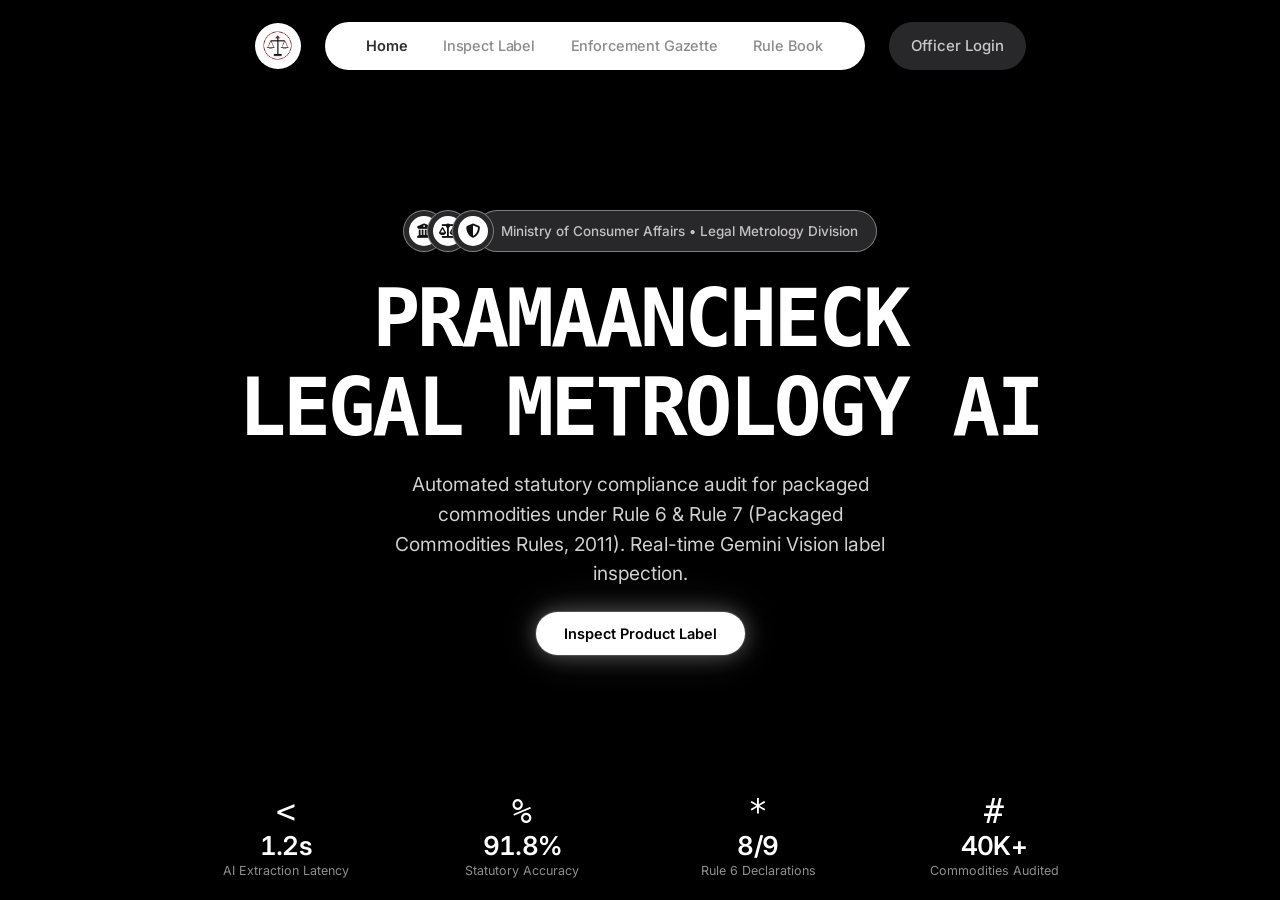
==== index.html @ b1e61554 "Initial commit: PramaanCheck Legal Metrology AI Platform" ====
<!DOCTYPE html>
<html lang="en">
<head>
  <meta charset="UTF-8" />
  <meta name="viewport" content="width=device-width, initial-scale=1.0" />
  <title>PramaanCheck — Legal Metrology Compliance Intelligence Portal</title>

  <!-- Fonts -->
  <link rel="preconnect" href="https://fonts.googleapis.com" />
  <link rel="preconnect" href="https://fonts.gstatic.com" crossorigin />
  <link
    href="https://fonts.googleapis.com/css2?family=Inter:wght@400;500;600;700&display=swap"
    rel="stylesheet"
  />

  <!-- Retro Dot-Matrix Display Font -->
  <link
    href="https://db.onlinewebfonts.com/c/8cb707a9b8a73f8a7403336b861c3074?family=BubbledotICG-FinePos"
    rel="stylesheet"
  />

  <!-- Font Awesome 6.5.2 Brand & Solid Icons -->
  <link
    rel="stylesheet"
    href="https://cdnjs.cloudflare.com/ajax/libs/font-awesome/6.5.2/css/all.min.css"
    integrity="sha512-SnH5WK+bZxgPHs44uWIX+LLJAJ9/2PkPKZ5QiAj6Ta86w+fsb2TkcmfRyVX3pBnMFcV7oQPJkl9QevSCWr3W6A=="
    crossorigin="anonymous"
    referrerpolicy="no-referrer"
  />

  <!-- Stylesheet -->
  <link rel="stylesheet" href="/styles.css" />
</head>

<body>
  <!-- Full-viewport Cover Video -->
  <div class="bg">
    <video class="bg-video" autoplay muted loop playsinline>
      <source
        src="https://d8j0ntlcm91z4.cloudfront.net/user_38xzZboKViGWJOttwIXH07lWA1P/hf_20260809_012548_ef22562c-c0ae-4816-ad9d-f8922af4e6a7.mp4"
        type="video/mp4"
      />
    </video>
  </div>

  <main class="page">
    <!-- 1. Header -->
    <header class="header">
      <a href="/" class="logo-btn" aria-label="PramaanCheck Legal Metrology Portal">
        <img
          src="assets/logo.webp"
          alt="PramaanCheck Legal Metrology Seal"
          width="52"
          height="52"
          class="logo-img"
        />
      </a>

      <nav class="nav-pill" aria-label="Main Navigation">
        <a href="/" class="nav-link active">Home</a>
        <a href="/scan" class="nav-link">Inspect Label</a>
        <a href="/dashboard" class="nav-link">Enforcement Gazette</a>
        <a href="#rules-modal" class="nav-link" id="rulesNavBtn">Rule Book</a>
      </nav>

      <a href="/login" class="sign-in-btn">Officer Login</a>

      <!-- Mobile Hamburger Button (<=720px) -->
      <button
        class="burger-btn"
        id="burgerBtn"
        aria-label="Toggle Navigation Menu"
        aria-expanded="false"
        aria-controls="mobileMenu"
      >
        <span class="burger-bar"></span>
        <span class="burger-bar"></span>
        <span class="burger-bar"></span>
      </button>
    </header>

    <!-- 2. Hero -->
    <section class="hero">
      <!-- Trust Row -->
      <div class="trust-row anim" style="--d: 0.05s;">
        <div class="trust-avatar" title="Ministry of Consumer Affairs">
          <div class="trust-avatar-inner">
            <i class="fa-solid fa-building-columns" aria-hidden="true"></i>
          </div>
        </div>
        <div class="trust-avatar" title="Legal Metrology Division">
          <div class="trust-avatar-inner">
            <i class="fa-solid fa-scale-balanced" aria-hidden="true"></i>
          </div>
        </div>
        <div class="trust-avatar" title="Compliance Enforcement">
          <div class="trust-avatar-inner">
            <i class="fa-solid fa-shield-halved" aria-hidden="true"></i>
          </div>
        </div>
        <div class="trust-pill">
          <span class="trust-text">Ministry of Consumer Affairs • Legal Metrology Division</span>
        </div>
      </div>

      <!-- Headline -->
      <h1 class="headline">
        <span>PRAMAANCHECK</span>
        <span>LEGAL METROLOGY AI</span>
      </h1>

      <!-- Subhead -->
      <p class="subhead anim" style="--d: 0.28s;">
        Automated statutory compliance audit for packaged commodities under Rule 6 &amp; Rule 7 (Packaged Commodities Rules, 2011). Real-time Gemini Vision label inspection.
      </p>

      <!-- CTA Button -->
      <a href="/scan" class="cta-btn anim-pulse" style="--d: 0.4s;">Inspect Product Label</a>
    </section>

    <!-- 3. Stats Footer -->
    <footer class="stats-footer">
      <div class="stat-item anim" style="--d: 0.5s;">
        <div class="stat-icon">&lt;</div>
        <div class="stat-value-container">
          <span class="stat-value" data-target="1.2" data-decimals="1" data-suffix="s">0.0</span>
        </div>
        <div class="stat-label">AI Extraction Latency</div>
      </div>

      <div class="stat-item anim" style="--d: 0.58s;">
        <div class="stat-icon">%</div>
        <div class="stat-value-container">
          <span class="stat-value" data-target="99.8" data-decimals="1" data-suffix="%">0.0</span>
        </div>
        <div class="stat-label">Statutory Accuracy</div>
      </div>

      <div class="stat-item anim" style="--d: 0.66s;">
        <div class="stat-icon">*</div>
        <div class="stat-value-container">
          <span class="stat-value" data-target="9" data-decimals="0" data-suffix="/9">0</span>
        </div>
        <div class="stat-label">Rule 6 Declarations</div>
      </div>

      <div class="stat-item anim" style="--d: 0.74s;">
        <div class="stat-icon">#</div>
        <div class="stat-value-container">
          <span class="stat-value" data-target="50" data-decimals="0" data-suffix="K+">0</span>
        </div>
        <div class="stat-label">Commodities Audited</div>
      </div>
    </footer>
  </main>

  <!-- Mobile Menu Overlay & Drawer Sheet -->
  <div class="mobile-overlay" id="mobileOverlay" hidden></div>
  <div class="mobile-menu-sheet" id="mobileMenu" hidden>
    <a href="/" class="mobile-nav-link active">Home</a>
    <a href="/scan" class="mobile-nav-link">Inspect Label</a>
    <a href="/dashboard" class="mobile-nav-link">Enforcement Gazette</a>
    <a href="#rules-modal" class="mobile-nav-link" id="mobileRulesBtn">Rule Book</a>
    <a href="/login" class="mobile-sign-in">Officer Login</a>
  </div>

  <!-- Rule Book Modal -->
  <div class="modal-overlay" id="rulesModal" hidden>
    <div class="modal-content">
      <div class="modal-header">
        <h2 class="modal-title"><i class="fa-solid fa-book-bookmark"></i> Statutory Rule Book</h2>
        <button class="modal-close" id="closeRulesBtn" aria-label="Close Rules Modal">&times;</button>
      </div>
      <div class="modal-body">
        <h3 class="rule-heading">Legal Metrology (Packaged Commodities) Rules, 2011</h3>
        
        <div class="rule-card">
          <h4>Rule 6 — Mandatory Declarations on Package</h4>
          <p>Every package must bear legible, prominent declarations including: Manufacturer Name &amp; Address, Country of Origin, Common/Generic Name, Net Quantity, Month &amp; Year of Manufacture, Maximum Retail Price (MRP incl. of all taxes), Consumer Care Details, and Net Quantity Declaration.</p>
        </div>

        <div class="rule-card">
          <h4>Rule 7 — Height &amp; Width Ratio of Numerals &amp; Letters</h4>
          <p>Minimum height of numerals and letters depending on net quantity (e.g., &le;50g/ml: 1mm, &gt;50g/ml to 200g/ml: 2mm, &gt;200g/ml to 1kg/l: 4mm, &gt;1kg/l: 6mm). Width ratio to height must not be less than 1:3.</p>
        </div>

        <div class="rule-card">
          <h4>Rule 18 — Provisions Relating to Wholesale / Retail Sale</h4>
          <p>No package shall be sold at a price higher than the Maximum Retail Price (MRP) declared on the package.</p>
        </div>
      </div>
    </div>
  </div>

  <!-- JavaScript -->
  <script src="/main.js"></script>
</body>
</html>
---- styles.css ----
:root {
  --bg: #000000;
  --text: #ffffff;
  --muted: #8e8e8e;
  --nav-text: #2e2e2e;
  --pill-dark: #28282a;
  --sign-in-text: #c8c8c8;
  --nav-shadow: 0 4px 14px rgba(0, 0, 0, 0.16);
  --trust-bg: #28282a;
  --trust-border: rgba(255, 255, 255, 0.4);
  --trust-text: #c4c2c3;
  --font-sans: "Inter", "Segoe UI", system-ui, sans-serif;
  --font-display: "BubbledotICG-FinePos", "Geist Pixel Circle", monospace;
}

@font-face {
  font-family: "Geist Pixel Circle";
  src: url("fonts/GeistPixel-Circle.woff2") format("woff2");
  font-weight: 400;
  font-style: normal;
  font-display: swap;
}

*, *::before, *::after {
  box-sizing: border-box;
  margin: 0;
  padding: 0;
}

html, body {
  width: 100%;
  height: 100vh;
  height: 100dvh;
  overflow: hidden;
  background-color: var(--bg);
  color: var(--text);
  font-family: var(--font-sans);
  -webkit-font-smoothing: antialiased;
  -moz-osx-font-smoothing: grayscale;
}

body.menu-open {
  overflow: hidden;
}

/* Background Cover Video */
.bg {
  position: absolute;
  inset: 0;
  overflow: hidden;
  background-color: var(--bg);
  z-index: 0;
}

.bg::after {
  content: "";
  position: absolute;
  inset: 0;
  background: radial-gradient(circle at center, rgba(0, 0, 0, 0.3) 0%, rgba(0, 0, 0, 0.7) 100%),
              linear-gradient(180deg, rgba(0,0,0,0.4) 0%, rgba(0,0,0,0.1) 40%, rgba(0,0,0,0.5) 100%);
  pointer-events: none;
  z-index: 1;
}


.bg-video {
  position: absolute;
  inset: 0;
  width: 100%;
  height: 100%;
  object-fit: cover;
  pointer-events: none;
  z-index: 0;
}

/* Layout Container */
.page {
  position: relative;
  z-index: 1;
  display: flex;
  flex-direction: column;
  align-items: center;
  justify-content: space-between;
  height: 100vh;
  height: 100dvh;
  padding: clamp(16px, 2.4vh, 28px) clamp(14px, 3vw, 32px);
  overflow: hidden;
}

/* Header */
.header {
  position: relative;
  z-index: 10;
  width: 100%;
  max-width: 820px;
  display: flex;
  align-items: center;
  justify-content: center;
  gap: clamp(14px, 2.2vw, 24px);
  flex-shrink: 0;
  animation: slideDown 0.7s cubic-bezier(0.22, 1, 0.36, 1) both;
}

@keyframes slideDown {
  from {
    opacity: 0;
    transform: translateY(-18px);
  }
  to {
    opacity: 1;
    transform: translateY(0);
  }
}

.logo-btn {
  width: clamp(40px, 4.4vw, 46px);
  height: clamp(40px, 4.4vw, 46px);
  border-radius: 50%;
  background-color: #ffffff;
  box-shadow: var(--nav-shadow);
  display: grid;
  place-items: center;
  border: none;
  cursor: pointer;
  transition: transform 0.25s ease;
  flex-shrink: 0;
  padding: 0;
}

.logo-btn:hover {
  transform: scale(1.04);
}

.logo-img {
  width: 72%;
  height: 72%;
  object-fit: contain;
  display: block;
}

.nav-pill {
  height: clamp(44px, 5.2vw, 48px);
  max-width: 540px;
  flex: 1;
  background-color: #ffffff;
  border-radius: 999px;
  box-shadow: var(--nav-shadow);
  display: flex;
  align-items: center;
  justify-content: space-evenly;
  padding: 4px 12px;
}

.nav-link {
  font-family: var(--font-sans);
  font-weight: 500;
  font-size: clamp(12px, 1.3vw, 14.5px);
  letter-spacing: -0.01em;
  color: var(--nav-text);
  text-decoration: none;
  opacity: 0.55;
  transition: opacity 0.2s ease;
  position: relative;
  padding: 4px 6px;
  white-space: nowrap;
}


.nav-link:hover {
  opacity: 0.75;
}

.nav-link.active {
  opacity: 1;
  font-weight: 600;
}


.sign-in-btn {
  height: clamp(44px, 5.2vw, 48px);
  padding: 0 clamp(16px, 2vw, 22px);
  background-color: var(--pill-dark);
  color: var(--sign-in-text);
  border-radius: 999px;
  box-shadow: var(--nav-shadow);
  font-family: var(--font-sans);
  font-weight: 500;
  font-size: clamp(13px, 1.4vw, 15px);
  text-decoration: none;
  display: inline-flex;
  align-items: center;
  justify-content: center;
  border: none;
  cursor: pointer;
  white-space: nowrap;
  transition: background-color 0.2s ease, color 0.2s ease, transform 0.2s ease;
  flex-shrink: 0;
}

.sign-in-btn:hover {
  background-color: #323234;
  color: #ffffff;
  transform: translateY(-1px);
}

/* Hero Section */
.hero {
  flex: 1;
  display: flex;
  flex-direction: column;
  align-items: center;
  justify-content: center;
  text-align: center;
  max-width: 900px;
  width: 100%;
  position: relative;
  z-index: 2;
}

/* Trust Row */
.trust-row {
  display: inline-flex;
  align-items: center;
  margin-bottom: clamp(16px, 2.5vh, 26px);
  position: relative;
  --trust-size: clamp(36px, 4.5vw, 42px);
}

.trust-avatar {
  width: var(--trust-size);
  height: var(--trust-size);
  background-color: var(--trust-bg);
  border: 1px solid var(--trust-border);
  border-radius: 50%;
  padding: 5px;
  display: flex;
  align-items: center;
  justify-content: center;
  position: relative;
  transition: transform 0.35s ease;
}

.trust-avatar-inner {
  width: 100%;
  height: 100%;
  border-radius: 50%;
  background-color: #ffffff;
  display: flex;
  align-items: center;
  justify-content: center;
}

.trust-avatar-inner i {
  color: #111111;
  font-size: calc(var(--trust-size) * 0.34);
}

.trust-avatar:nth-child(1) { z-index: 1; }
.trust-avatar:nth-child(2) { z-index: 2; margin-left: calc(var(--trust-size) * -0.42); }
.trust-avatar:nth-child(3) { z-index: 4; margin-left: calc(var(--trust-size) * -0.42); }

.trust-avatar:nth-child(1):hover { transform: translateY(-2px); }
.trust-avatar:nth-child(2):hover { transform: translateY(-4px); }
.trust-avatar:nth-child(3):hover { transform: translateY(-2px); }

.trust-pill {
  height: var(--trust-size);
  background-color: var(--trust-bg);
  border: 1px solid var(--trust-border);
  border-radius: 999px;
  margin-left: calc(var(--trust-size) * -0.42);
  padding-left: calc(var(--trust-size) * 0.58);
  padding-right: clamp(14px, 2vw, 18px);
  display: inline-flex;
  align-items: center;
  z-index: 0;
}

.trust-text {
  font-family: var(--font-sans);
  font-weight: 500;
  color: var(--trust-text);
  font-size: clamp(12px, 1.4vw, 13.5px);
  white-space: nowrap;
}

/* Headline */
.headline {
  font-family: var(--font-display);
  font-size: clamp(28px, 6.2vw, 80px);
  letter-spacing: -0.04em;
  line-height: 1.12;
  color: #ffffff;
  margin-bottom: clamp(12px, 2vh, 20px);
}

.headline span {
  display: block;
  white-space: nowrap;
  overflow: hidden;
  opacity: 0;
  transform: translateY(14px);
  animation: headlineFade 0.85s cubic-bezier(0.22, 1, 0.36, 1) forwards;
}

.headline span:nth-child(1) {
  animation-delay: 0.12s;
}

.headline span:nth-child(2) {
  animation-delay: 0.30s;
}

@keyframes headlineFade {
  to {
    opacity: 1;
    transform: translateY(0);
  }
}

/* Subhead */
.subhead {
  max-width: min(500px, 92%);
  font-family: var(--font-sans);
  font-size: clamp(calc(13.5px + 2pt), calc(1.55vw + 2pt), calc(16.5px + 2pt));
  color: #d0d0d0;
  opacity: 0.8;
  line-height: 1.55;
  font-weight: 400;
  margin-bottom: clamp(16px, 2.5vh, 26px);
}

/* CTA Button */
.cta-btn {
  font-family: var(--font-sans);
  font-weight: 600;
  font-size: clamp(13.5px, 1.5vw, 14.5px);
  color: #000000;
  background-color: #ffffff;
  padding: clamp(11px, 1.6vh, 13px) clamp(22px, 3vw, 28px);
  border-radius: 999px;
  text-decoration: none;
  display: inline-flex;
  align-items: center;
  justify-content: center;
  box-shadow: 0 0 0 1px rgba(255,255,255,0.15), 0 0 22px rgba(255,255,255,0.32), 0 0 44px rgba(255,255,255,0.12);
  transition: transform 0.25s ease, box-shadow 0.25s ease;
}

.cta-btn:hover {
  transform: translateY(-2px) scale(1.02);
  box-shadow: 0 0 0 1px rgba(255,255,255,0.25), 0 0 30px rgba(255,255,255,0.48), 0 0 60px rgba(255,255,255,0.22);
}

/* Stats Footer */
.stats-footer {
  width: 100%;
  max-width: 920px;
  display: grid;
  grid-template-columns: repeat(4, 1fr);
  gap: clamp(12px, 2vw, 24px);
  flex-shrink: 0;
  position: relative;
  z-index: 2;
}

.stat-item {
  display: flex;
  flex-direction: column;
  align-items: center;
  text-align: center;
}

.stat-icon {
  font-family: var(--font-display);
  font-size: clamp(22px, 3vw, 33px);
  color: #ffffff;
  margin-bottom: 2px;
  line-height: 1;
}

.stat-value-container {
  font-family: var(--font-sans);
  font-weight: 600;
  font-size: clamp(18px, 2.2vw, 26px);
  letter-spacing: -0.025em;
  color: #ffffff;
  font-variant-numeric: tabular-nums;
  margin-bottom: 2px;
  line-height: 1.2;
}

.stat-label {
  font-family: var(--font-sans);
  font-size: clamp(11px, 1.2vw, 12.5px);
  color: var(--muted);
  font-weight: 400;
}

/* Shared Entrance Animation */
.anim {
  opacity: 0;
  animation: reveal 0.85s cubic-bezier(0.22, 1, 0.36, 1) forwards;
  animation-delay: var(--d, 0s);
}

@keyframes reveal {
  from {
    opacity: 0;
    transform: translateY(22px) scale(0.98);
    filter: blur(6px);
  }
  to {
    opacity: 1;
    transform: translateY(0) scale(1);
    filter: blur(0);
  }
}

.anim-pulse {
  opacity: 0;
  animation: revealPulse 0.85s cubic-bezier(0.22, 1, 0.36, 1) forwards;
  animation-delay: var(--d, 0s);
}

@keyframes revealPulse {
  from {
    opacity: 0;
    transform: translateY(22px) scale(0.95);
    filter: blur(6px);
  }
  to {
    opacity: 1;
    transform: translateY(0) scale(1);
    filter: blur(0);
  }
}

/* Mobile Navigation */
.burger-btn {
  display: none;
  width: 48px;
  height: 48px;
  border-radius: 50%;
  background-color: var(--pill-dark);
  border: none;
  cursor: pointer;
  position: relative;
  z-index: 100;
  align-items: center;
  justify-content: center;
  flex-direction: column;
  gap: 5px;
  transition: background-color 0.3s ease;
}

.burger-bar {
  width: 18px;
  height: 1.5px;
  background-color: #ffffff;
  transition: transform 0.3s ease, background-color 0.3s ease;
}

.burger-btn[aria-expanded="true"] {
  background-color: #ffffff;
}

.burger-btn[aria-expanded="true"] .burger-bar {
  background-color: #000000;
}

.burger-btn[aria-expanded="true"] .burger-bar:nth-child(1) {
  transform: translateY(6.5px) rotate(45deg);
}

.burger-btn[aria-expanded="true"] .burger-bar:nth-child(2) {
  opacity: 0;
}

.mobile-overlay[hidden],
.mobile-menu-sheet[hidden] {
  display: none !important;
}

@media (min-width: 721px) {
  .burger-btn,
  .mobile-overlay,
  .mobile-menu-sheet {
    display: none !important;
  }
}

.mobile-overlay {
  position: fixed;
  inset: 0;
  background-color: rgba(0, 0, 0, 0.62);
  backdrop-filter: blur(6px);
  -webkit-backdrop-filter: blur(6px);
  z-index: 90;
  animation: overlayIn 0.28s ease forwards;
}


@keyframes overlayIn {
  from { opacity: 0; }
  to { opacity: 1; }
}

.mobile-menu-sheet {
  position: fixed;
  top: clamp(80px, 12vh, 100px);
  left: 50%;
  transform: translateX(-50%);
  width: calc(100% - 32px);
  max-width: 400px;
  background-color: #ffffff;
  border-radius: 28px;
  padding: 22px 18px 20px;
  box-shadow: 0 20px 60px rgba(0, 0, 0, 0.45);
  z-index: 95;
  display: flex;
  flex-direction: column;
  align-items: center;
  gap: 16px;
  animation: menuIn 0.38s cubic-bezier(0.22, 1, 0.36, 1) forwards;
}

@keyframes menuIn {
  from {
    opacity: 0;
    transform: translate(-50%, -20px) scale(0.95);
  }
  to {
    opacity: 1;
    transform: translate(-50%, 0) scale(1);
  }
}

.mobile-nav-link {
  font-family: var(--font-sans);
  font-weight: 500;
  font-size: 16px;
  color: #2e2e2e;
  text-decoration: none;
  position: relative;
  padding: 6px 12px;
  opacity: 0.8;
}

.mobile-nav-link.active {
  opacity: 1;
  font-weight: 600;
}


.mobile-sign-in {
  width: 100%;
  height: 48px;
  background-color: var(--pill-dark);
  color: #ffffff;
  border-radius: 999px;
  font-family: var(--font-sans);
  font-weight: 500;
  font-size: 15px;
  text-decoration: none;
  display: flex;
  align-items: center;
  justify-content: center;
  margin-top: 8px;
}

/* Responsiveness */
@media (max-width: 720px) {
  .header {
    justify-content: space-between;
    max-width: 100%;
  }

  .logo-btn {
    width: 48px;
    height: 48px;
  }

  .nav-pill, .sign-in-btn {
    display: none;
  }

  .burger-btn {
    display: flex;
  }

  .headline {
    letter-spacing: -0.08em;
    line-height: 1.05;
  }

  .stats-footer {
    grid-template-columns: repeat(2, 1fr);
    row-gap: 16px;
  }
}

@media (max-width: 420px) {
  .headline {
    letter-spacing: -0.09em;
    line-height: 1.04;
  }

  .trust-row {
    --trust-size: 34px;
  }

  .trust-text {
    font-size: 12px;
  }
}

@media (max-height: 700px) {
  .trust-row {
    margin-bottom: 12px;
  }
  .subhead {
    margin-bottom: 16px;
  }
  .headline {
    margin-bottom: 10px;
  }
}

@media (prefers-reduced-motion: reduce) {
  *, ::before, ::after {
    animation-duration: 0.01ms !important;
    animation-iteration-count: 1 !important;
    transition-duration: 0.01ms !important;
    scroll-behavior: auto !important;
  }
  .anim, .anim-pulse, .headline span, .header {
    opacity: 1 !important;
    transform: none !important;
    filter: none !important;
  }
}

/* Modal Dialog (Rule Book) */
.modal-overlay[hidden] {
  display: none !important;
}

.modal-overlay {
  position: fixed;
  inset: 0;
  background-color: rgba(0, 0, 0, 0.75);
  backdrop-filter: blur(8px);
  -webkit-backdrop-filter: blur(8px);
  z-index: 200;
  display: flex;
  align-items: center;
  justify-content: center;
  padding: 20px;
  animation: overlayIn 0.25s ease forwards;
}


.modal-content {
  background-color: #1a1a1c;
  border: 1px solid rgba(255, 255, 255, 0.2);
  border-radius: 20px;
  width: 100%;
  max-width: 620px;
  max-height: 85vh;
  overflow-y: auto;
  box-shadow: 0 20px 50px rgba(0, 0, 0, 0.6);
  color: #ffffff;
  padding: 24px;
}

.modal-header {
  display: flex;
  align-items: center;
  justify-content: space-between;
  border-bottom: 1px solid rgba(255, 255, 255, 0.1);
  padding-bottom: 14px;
  margin-bottom: 18px;
}

.modal-title {
  font-family: var(--font-sans);
  font-size: 18px;
  font-weight: 600;
  color: #ffffff;
  display: flex;
  align-items: center;
  gap: 10px;
}

.modal-close {
  background: transparent;
  border: none;
  color: #8e8e8e;
  font-size: 24px;
  cursor: pointer;
  line-height: 1;
  transition: color 0.2s ease;
}

.modal-close:hover {
  color: #ffffff;
}

.modal-body {
  display: flex;
  flex-direction: column;
  gap: 16px;
  font-family: var(--font-sans);
}

.rule-heading {
  font-size: 14px;
  color: #c4c2c3;
  text-transform: uppercase;
  letter-spacing: 0.05em;
  font-weight: 600;
}

.rule-card {
  background-color: #242426;
  border-left: 3px solid #991B1B;
  border-radius: 8px;
  padding: 14px 16px;
}

.rule-card h4 {
  font-size: 15px;
  font-weight: 600;
  color: #ffffff;
  margin-bottom: 6px;
}

.rule-card p {
  font-size: 13px;
  line-height: 1.5;
  color: #d0d0d0;
}

/* Glassmorphic Auth Card Styles */
.auth-container {
  flex: 1;
  display: flex;
  align-items: center;
  justify-content: center;
  width: 100%;
  max-width: 440px;
  z-index: 2;
}

.auth-card {
  width: 100%;
  background: rgba(24, 24, 26, 0.85);
  backdrop-filter: blur(12px);
  -webkit-backdrop-filter: blur(12px);
  border: 1px solid rgba(255, 255, 255, 0.15);
  border-radius: 24px;
  padding: 32px 28px;
  box-shadow: 0 20px 50px rgba(0, 0, 0, 0.6);
  color: #ffffff;
  display: flex;
  flex-direction: column;
  gap: 20px;
}

.auth-header {
  text-align: center;
}

.auth-header h1 {
  font-family: var(--font-display);
  font-size: 24px;
  color: #ffffff;
  letter-spacing: -0.02em;
  margin-top: 8px;
  margin-bottom: 4px;
}

.auth-header p {
  font-family: var(--font-sans);
  font-size: 13px;
  color: var(--trust-text);
}

.form-group {
  display: flex;
  flex-direction: column;
  gap: 6px;
  text-align: left;
}

.form-group label {
  font-family: var(--font-sans);
  font-size: 12px;
  font-weight: 500;
  color: #c8c8c8;
  text-transform: uppercase;
  letter-spacing: 0.04em;
}

.form-control {
  width: 100%;
  background: rgba(255, 255, 255, 0.06);
  border: 1px solid rgba(255, 255, 255, 0.2);
  border-radius: 12px;
  padding: 12px 16px;
  color: #ffffff;
  font-family: var(--font-sans);
  font-size: 14px;
  outline: none;
  transition: border-color 0.2s ease, background 0.2s ease;
}

.form-control:focus {
  border-color: #ffffff;
  background: rgba(255, 255, 255, 0.1);
}

.auth-submit-btn {
  width: 100%;
  height: 46px;
  background-color: #ffffff;
  color: #000000;
  border-radius: 999px;
  border: none;
  font-family: var(--font-sans);
  font-weight: 600;
  font-size: 14px;
  cursor: pointer;
  box-shadow: 0 0 22px rgba(255, 255, 255, 0.32);
  transition: transform 0.2s ease, box-shadow 0.2s ease;
  margin-top: 6px;
}

.auth-submit-btn:hover {
  transform: translateY(-2px);
  box-shadow: 0 0 30px rgba(255, 255, 255, 0.48);
}

.quick-users {
  margin-top: 8px;
  border-top: 1px solid rgba(255, 255, 255, 0.1);
  padding-top: 16px;
  display: flex;
  flex-direction: column;
  gap: 10px;
}

.quick-users-title {
  font-family: var(--font-sans);
  font-size: 11px;
  color: var(--muted);
  text-align: center;
  letter-spacing: 0.06em;
  font-weight: 600;
}

.quick-user-btn {
  width: 100%;
  background: var(--pill-dark);
  border: 1px solid rgba(255, 255, 255, 0.15);
  border-radius: 999px;
  padding: 10px 16px;
  color: #ffffff;
  font-family: var(--font-sans);
  font-size: 13px;
  cursor: pointer;
  display: flex;
  align-items: center;
  justify-content: space-between;
  transition: background 0.2s ease, transform 0.2s ease;
}

.quick-user-btn:hover {
  background: #323234;
  transform: translateY(-1px);
}

.user-role-tag {
  font-size: 10px;
  font-weight: 600;
  text-transform: uppercase;
  padding: 2px 8px;
  border-radius: 999px;
  letter-spacing: 0.04em;
}

.role-admin { background: #991b1b; color: #ffffff; }
.role-inspector { background: #1e3a8a; color: #ffffff; }
.role-viewer { background: #15803d; color: #ffffff; }

.alert-box {
  padding: 10px 14px;
  border-radius: 10px;
  font-family: var(--font-sans);
  font-size: 13px;
  text-align: center;
}

.alert-error {
  background: rgba(153, 27, 27, 0.25);
  border: 1px solid #991b1b;
  color: #fca5a5;
}

/* Glassmorphic Workspace & Scan Grid */
.main-workspace {
  flex: 1;
  width: 100%;
  max-width: 1080px;
  display: flex;
  flex-direction: column;
  gap: 20px;
  z-index: 2;
  overflow-y: auto;
  padding-bottom: 24px;
  margin-top: clamp(16px, 2.5vh, 28px);
}

.main-workspace h1,
.main-workspace .headline {
  text-shadow: 0 2px 12px rgba(0, 0, 0, 0.95);
}

.main-workspace p {
  color: #e2e8f0 !important;
  text-shadow: 0 1px 6px rgba(0, 0, 0, 0.9);
}


.glass-panel {
  background: rgba(24, 24, 26, 0.85);
  backdrop-filter: blur(12px);
  -webkit-backdrop-filter: blur(12px);
  border: 1px solid rgba(255, 255, 255, 0.15);
  border-radius: 24px;
  padding: 24px;
  color: #ffffff;
  box-shadow: 0 20px 50px rgba(0, 0, 0, 0.6);
}

.scan-grid {
  display: grid;
  grid-template-columns: 1fr 1fr;
  gap: 20px;
  width: 100%;
}

@media (max-width: 840px) {
  .scan-grid {
    grid-template-columns: 1fr;
  }
}

.upload-area {
  background: rgba(255, 255, 255, 0.04);
  border: 2px dashed rgba(255, 255, 255, 0.2);
  border-radius: 16px;
  padding: 32px 20px;
  text-align: center;
  cursor: pointer;
  transition: background 0.2s ease, border-color 0.2s ease;
}

.upload-area.dragover,
.upload-area:hover {
  background: rgba(255, 255, 255, 0.08);
  border-color: #ffffff;
}

.canvas-container {
  position: relative;
  background: #000000;
  border: 1px solid rgba(255, 255, 255, 0.2);
  border-radius: 12px;
  overflow: hidden;
  margin-top: 10px;
  display: flex;
  flex-direction: column;
  align-items: center;
}

#label-canvas {
  max-width: 100%;
  height: auto;
  cursor: crosshair;
  display: block;
}

.canvas-toolbar {
  width: 100%;
  background: #18181a;
  padding: 8px 12px;
  display: flex;
  justify-content: space-between;
  font-size: 11px;
  font-family: var(--font-sans);
  color: var(--muted);
  border-top: 1px solid rgba(255, 255, 255, 0.1);
}

.rule-item {
  background: rgba(255, 255, 255, 0.04);
  border: 1px solid rgba(255, 255, 255, 0.1);
  border-radius: 12px;
  padding: 12px 14px;
  margin-bottom: 10px;
  display: flex;
  align-items: center;
  justify-content: space-between;
  gap: 12px;
}

.rule-info {
  display: flex;
  flex-direction: column;
  gap: 4px;
}

.rule-title {
  display: flex;
  align-items: center;
  gap: 8px;
  font-size: 13px;
  font-weight: 600;
  color: #ffffff;
}

.rule-section {
  font-size: 10px;
  padding: 2px 6px;
  border-radius: 4px;
  background: rgba(255, 255, 255, 0.1);
  color: #c4c2c3;
  font-weight: 500;
}

.rule-details {
  font-size: 12px;
  color: #d0d0d0;
}

.badge {
  padding: 4px 10px;
  border-radius: 999px;
  font-size: 11px;
  font-weight: 600;
  text-transform: uppercase;
  font-family: var(--font-sans);
  white-space: nowrap;
}

.badge-pass {
  background: rgba(21, 128, 61, 0.3);
  border: 1px solid #15803d;
  color: #4ade80;
}

.badge-fail {
  background: rgba(153, 27, 27, 0.3);
  border: 1px solid #991b1b;
  color: #fca5a5;
}

.badge-warn {
  background: rgba(202, 138, 4, 0.3);
  border: 1px solid #ca8a04;
  color: #fef08a;
}

/* Glassmorphic Table Styles */
.metrics-grid {
  display: grid;
  grid-template-columns: repeat(3, 1fr);
  gap: 16px;
  margin-bottom: 20px;
}

@media (max-width: 720px) {
  .metrics-grid {
    grid-template-columns: 1fr;
  }
}

.metric-card {
  background: rgba(24, 24, 26, 0.85);
  border: 1px solid rgba(255, 255, 255, 0.15);
  border-radius: 16px;
  padding: 18px;
  display: flex;
  flex-direction: column;
  gap: 4px;
}

.metric-label {
  font-size: 11px;
  font-weight: 600;
  color: var(--muted);
  text-transform: uppercase;
  letter-spacing: 0.05em;
}

.metric-value {
  font-size: 28px;
  font-weight: 700;
  font-family: var(--font-sans);
  color: #ffffff;
}

.metric-sub {
  font-size: 11px;
  color: var(--trust-text);
}

.custom-table {
  width: 100%;
  border-collapse: collapse;
  font-family: var(--font-sans);
  font-size: 13px;
  color: #ffffff;
}

.custom-table th {
  background: rgba(255, 255, 255, 0.06);
  color: #c4c2c3;
  font-weight: 600;
  font-size: 11px;
  text-transform: uppercase;
  letter-spacing: 0.05em;
  padding: 12px 14px;
  text-align: left;
  border-bottom: 1px solid rgba(255, 255, 255, 0.15);
}

.custom-table td {
  padding: 12px 14px;
  border-bottom: 1px solid rgba(255, 255, 255, 0.08);
}

.custom-table tr:hover td {
  background: rgba(255, 255, 255, 0.04);
}
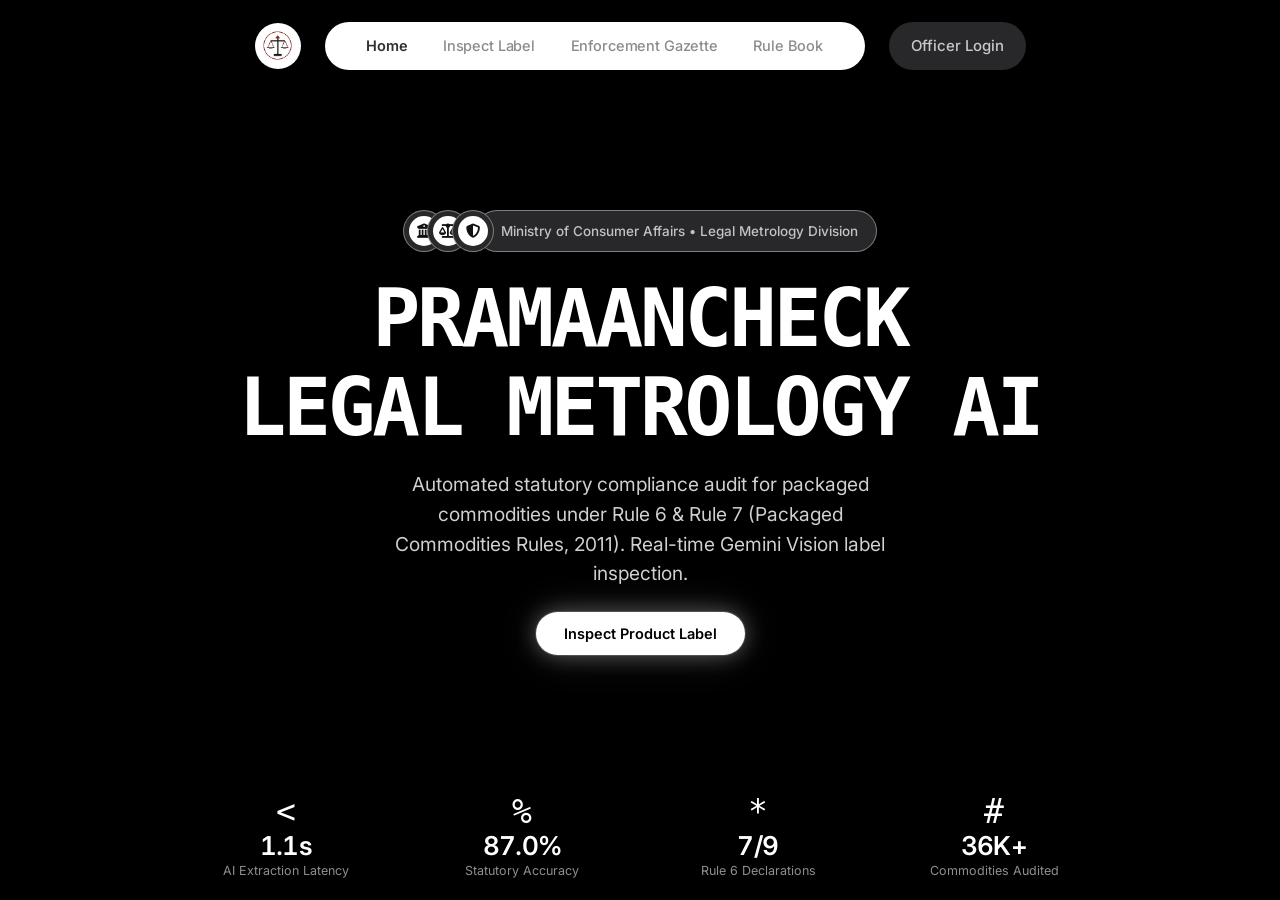
==== commit 537f87f9: "Performance & loading speed optimizations: GZip middleware, PIL image thumbnail scaling for Vision A" ====
--- a/index.html
+++ b/index.html
@@ -5,7 +5,10 @@
   <meta name="viewport" content="width=device-width, initial-scale=1.0" />
   <title>PramaanCheck — Legal Metrology Compliance Intelligence Portal</title>
 
-  <!-- Fonts -->
+  <!-- Fonts & Resource Preloads -->
+  <link rel="dns-prefetch" href="https://fonts.googleapis.com" />
+  <link rel="dns-prefetch" href="https://cdnjs.cloudflare.com" />
+  <link rel="preload" as="image" href="assets/logo.webp" />
   <link rel="preconnect" href="https://fonts.googleapis.com" />
   <link rel="preconnect" href="https://fonts.gstatic.com" crossorigin />
   <link
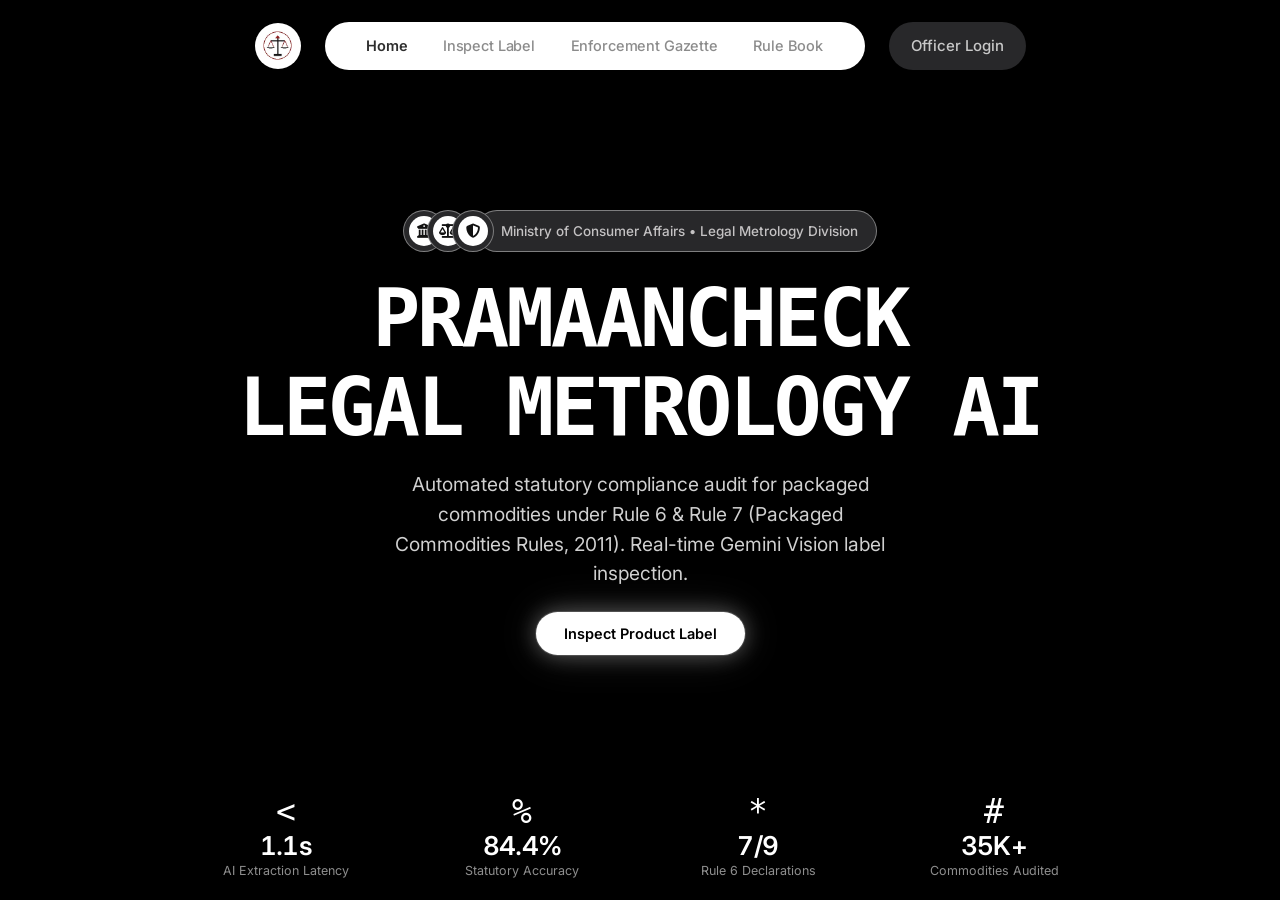
==== commit 53598073: "Optimize page load speed: remove render-blocking external font, add video metadata preload, and prel" ====
--- a/index.html
+++ b/index.html
@@ -8,17 +8,13 @@
   <!-- Fonts & Resource Preloads -->
   <link rel="dns-prefetch" href="https://fonts.googleapis.com" />
   <link rel="dns-prefetch" href="https://cdnjs.cloudflare.com" />
+  <link rel="preload" href="/fonts/GeistPixel-Circle.woff2" as="font" type="font/woff2" crossorigin />
   <link rel="preload" as="image" href="assets/logo.webp" />
+  <link rel="preload" href="/styles.css" as="style" />
   <link rel="preconnect" href="https://fonts.googleapis.com" />
   <link rel="preconnect" href="https://fonts.gstatic.com" crossorigin />
   <link
     href="https://fonts.googleapis.com/css2?family=Inter:wght@400;500;600;700&display=swap"
-    rel="stylesheet"
-  />
-
-  <!-- Retro Dot-Matrix Display Font -->
-  <link
-    href="https://db.onlinewebfonts.com/c/8cb707a9b8a73f8a7403336b861c3074?family=BubbledotICG-FinePos"
     rel="stylesheet"
   />
 
@@ -38,7 +34,7 @@
 <body>
   <!-- Full-viewport Cover Video -->
   <div class="bg">
-    <video class="bg-video" autoplay muted loop playsinline>
+    <video class="bg-video" autoplay muted loop playsinline preload="metadata">
       <source
         src="https://d8j0ntlcm91z4.cloudfront.net/user_38xzZboKViGWJOttwIXH07lWA1P/hf_20260809_012548_ef22562c-c0ae-4816-ad9d-f8922af4e6a7.mp4"
         type="video/mp4"
--- a/styles.css
+++ b/styles.css
@@ -10,7 +10,7 @@
   --trust-border: rgba(255, 255, 255, 0.4);
   --trust-text: #c4c2c3;
   --font-sans: "Inter", "Segoe UI", system-ui, sans-serif;
-  --font-display: "BubbledotICG-FinePos", "Geist Pixel Circle", monospace;
+  --font-display: "Geist Pixel Circle", monospace;
 }
 
 @font-face {
--- a/styles.css
+++ b/styles.css
@@ -10,7 +10,7 @@
   --trust-border: rgba(255, 255, 255, 0.4);
   --trust-text: #c4c2c3;
   --font-sans: "Inter", "Segoe UI", system-ui, sans-serif;
-  --font-display: "BubbledotICG-FinePos", "Geist Pixel Circle", monospace;
+  --font-display: "Geist Pixel Circle", monospace;
 }
 
 @font-face {
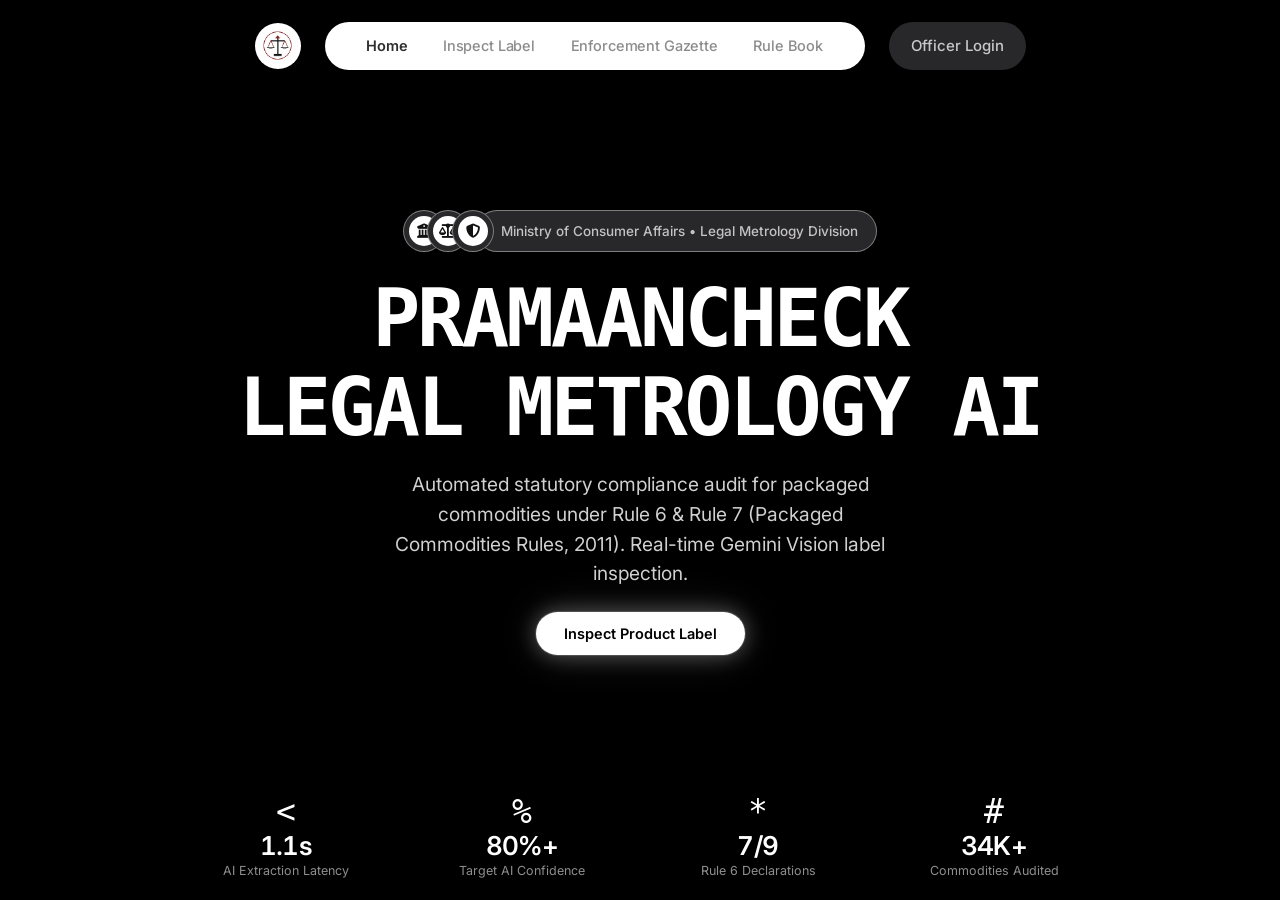
==== commit e988d4ce: "Fix: Vercel deployment + PDF generation" ====
--- a/index.html
+++ b/index.html
@@ -5,16 +5,17 @@
   <meta name="viewport" content="width=device-width, initial-scale=1.0" />
   <title>PramaanCheck — Legal Metrology Compliance Intelligence Portal</title>
 
-  <!-- Fonts & Resource Preloads -->
-  <link rel="dns-prefetch" href="https://fonts.googleapis.com" />
-  <link rel="dns-prefetch" href="https://cdnjs.cloudflare.com" />
-  <link rel="preload" href="/fonts/GeistPixel-Circle.woff2" as="font" type="font/woff2" crossorigin />
-  <link rel="preload" as="image" href="assets/logo.webp" />
-  <link rel="preload" href="/styles.css" as="style" />
+  <!-- Fonts -->
   <link rel="preconnect" href="https://fonts.googleapis.com" />
   <link rel="preconnect" href="https://fonts.gstatic.com" crossorigin />
   <link
     href="https://fonts.googleapis.com/css2?family=Inter:wght@400;500;600;700&display=swap"
+    rel="stylesheet"
+  />
+
+  <!-- Retro Dot-Matrix Display Font -->
+  <link
+    href="https://db.onlinewebfonts.com/c/8cb707a9b8a73f8a7403336b861c3074?family=BubbledotICG-FinePos"
     rel="stylesheet"
   />
 
@@ -34,7 +35,7 @@
 <body>
   <!-- Full-viewport Cover Video -->
   <div class="bg">
-    <video class="bg-video" autoplay muted loop playsinline preload="metadata">
+    <video class="bg-video" autoplay muted loop playsinline>
       <source
         src="https://d8j0ntlcm91z4.cloudfront.net/user_38xzZboKViGWJOttwIXH07lWA1P/hf_20260809_012548_ef22562c-c0ae-4816-ad9d-f8922af4e6a7.mp4"
         type="video/mp4"
@@ -130,9 +131,9 @@
       <div class="stat-item anim" style="--d: 0.58s;">
         <div class="stat-icon">%</div>
         <div class="stat-value-container">
-          <span class="stat-value" data-target="99.8" data-decimals="1" data-suffix="%">0.0</span>
+          <span class="stat-value" data-target="95" data-decimals="0" data-suffix="%+">0</span>
         </div>
-        <div class="stat-label">Statutory Accuracy</div>
+        <div class="stat-label">Target AI Confidence</div>
       </div>
 
       <div class="stat-item anim" style="--d: 0.66s;">
@@ -180,7 +181,7 @@
 
         <div class="rule-card">
           <h4>Rule 7 — Height &amp; Width Ratio of Numerals &amp; Letters</h4>
-          <p>Minimum height of numerals and letters depending on net quantity (e.g., &le;50g/ml: 1mm, &gt;50g/ml to 200g/ml: 2mm, &gt;200g/ml to 1kg/l: 4mm, &gt;1kg/l: 6mm). Width ratio to height must not be less than 1:3.</p>
+          <p>Minimum height of numerals and letters based on net quantity: up to 200g/ml → 1mm; 200g to 500g/ml → 2mm; above 500g/ml → 4mm (double for molded/embossed print). Width ratio to height must not be less than 1:3.</p>
         </div>
 
         <div class="rule-card">
